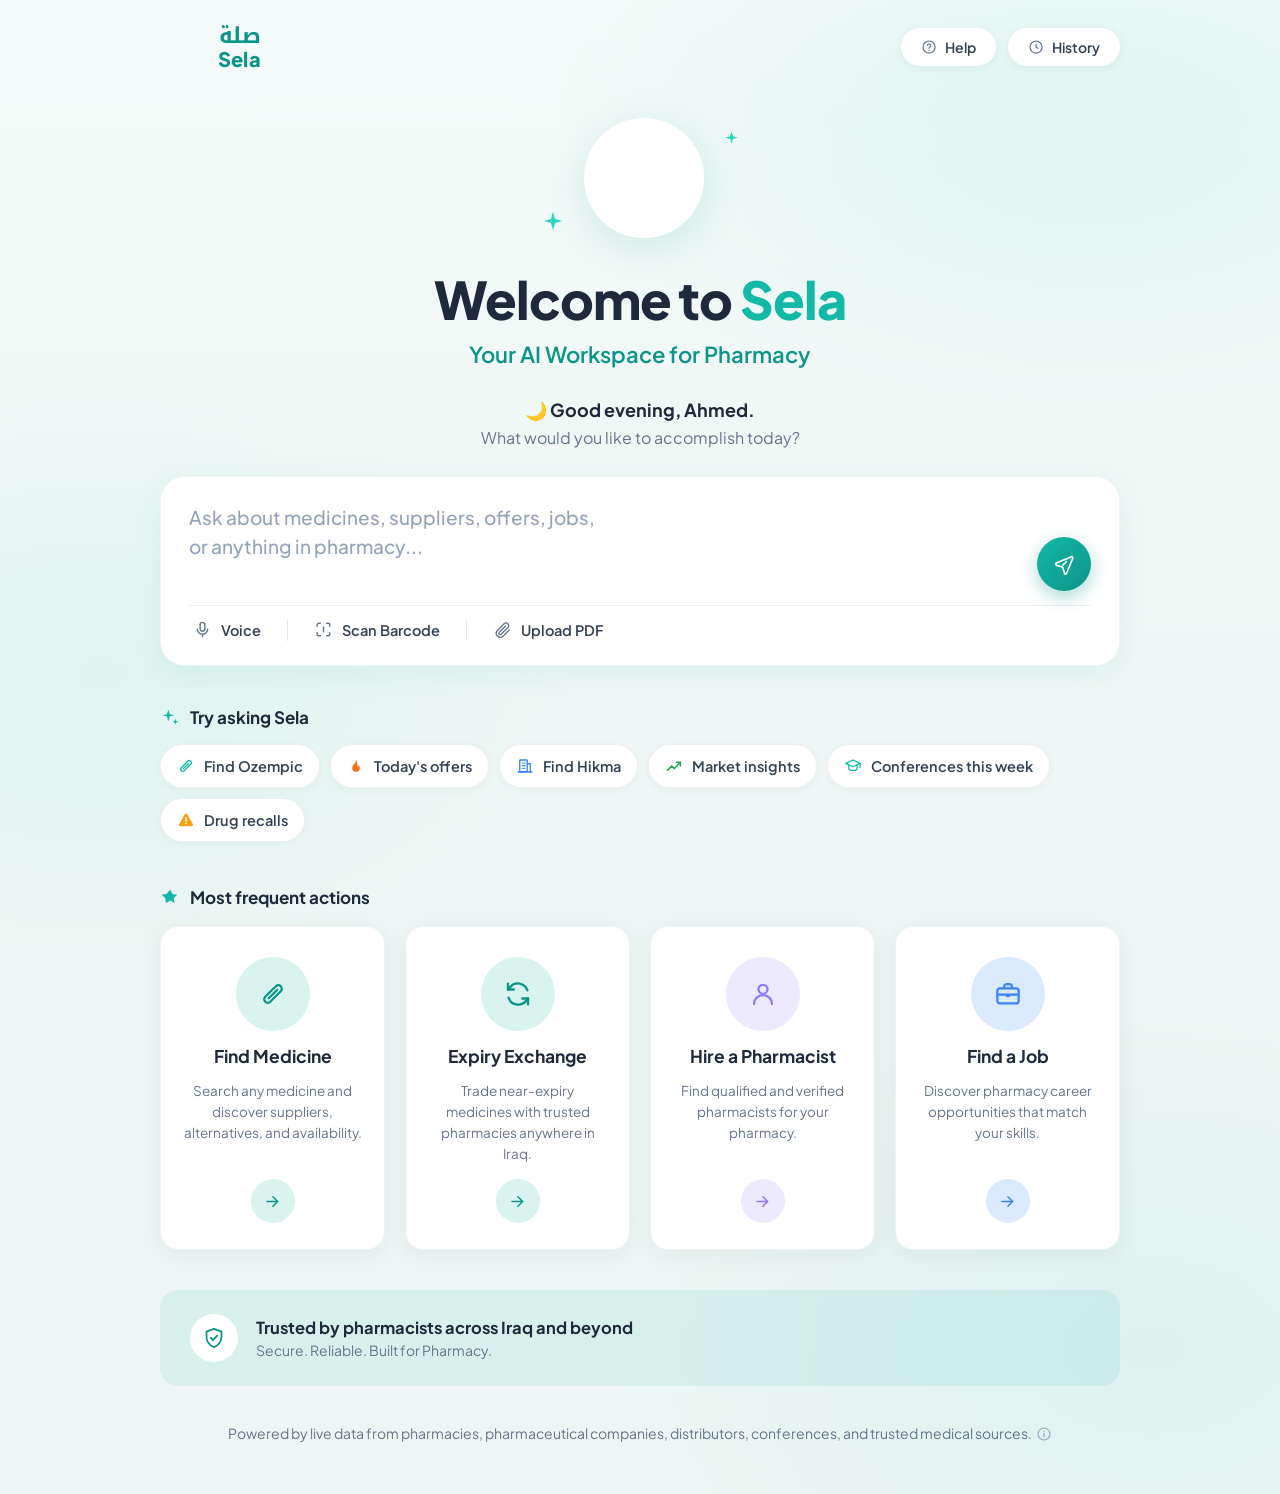
==== index.html @ 1eb87072 "Add files via upload" ====
<!DOCTYPE html>
<html lang="en">
<head>
  <meta charset="UTF-8" />
  <meta name="viewport" content="width=device-width, initial-scale=1.0" />
  <title>Sela — Your AI Workspace for Pharmacy</title>
  <meta name="description" content="Sela is your AI workspace for pharmacy. Ask about medicines, suppliers, offers, jobs, and more." />
  <link rel="preconnect" href="https://fonts.googleapis.com" />
  <link rel="preconnect" href="https://fonts.gstatic.com" crossorigin />
  <link href="https://fonts.googleapis.com/css2?family=Plus+Jakarta+Sans:wght@400;500;600;700;800&family=Noto+Kufi+Arabic:wght@600;700&display=swap" rel="stylesheet" />
  <link rel="stylesheet" href="styles.css" />
  <link rel="icon" type="image/svg+xml" href="assets/favicon.svg" />
</head>
<body>
  <div class="page">

    <!-- ===== Header ===== -->
    <header class="header">
      <a class="brand" href="#" aria-label="Sela home">
        <svg class="brand__mark" viewBox="0 0 64 64" aria-hidden="true">
          <use href="assets/logo.svg#sela-mark"></use>
        </svg>
        <span class="brand__name">
          <span class="brand__arabic" lang="ar" dir="rtl">صلة</span>
          <span class="brand__latin">Sela</span>
        </span>
      </a>

      <nav class="header__actions" aria-label="Utility">
        <button class="pill-btn" type="button">
          <svg class="icon" viewBox="0 0 24 24" aria-hidden="true">
            <circle cx="12" cy="12" r="9" fill="none" stroke="currentColor" stroke-width="1.8"/>
            <path d="M9.6 9.3a2.5 2.5 0 1 1 3.4 2.9c-.7.3-1 .8-1 1.6" fill="none" stroke="currentColor" stroke-width="1.8" stroke-linecap="round"/>
            <circle cx="12" cy="16.8" r="1.1" fill="currentColor"/>
          </svg>
          Help
        </button>
        <button class="pill-btn" type="button">
          <svg class="icon" viewBox="0 0 24 24" aria-hidden="true">
            <circle cx="12" cy="12" r="9" fill="none" stroke="currentColor" stroke-width="1.8"/>
            <path d="M12 7.5V12l3 2" fill="none" stroke="currentColor" stroke-width="1.8" stroke-linecap="round" stroke-linejoin="round"/>
          </svg>
          History
        </button>
      </nav>
    </header>

    <!-- ===== Hero ===== -->
    <main class="main">
      <section class="hero">
        <div class="hero__badge-wrap">
          <svg class="sparkle sparkle--left" viewBox="0 0 24 24" aria-hidden="true">
            <path d="M12 2l2.2 7.8L22 12l-7.8 2.2L12 22l-2.2-7.8L2 12l7.8-2.2z" fill="currentColor"/>
          </svg>
          <div class="hero__badge">
            <svg class="hero__badge-mark" viewBox="0 0 64 64" aria-hidden="true">
              <use href="assets/logo.svg#sela-mark"></use>
            </svg>
          </div>
          <svg class="sparkle sparkle--right" viewBox="0 0 24 24" aria-hidden="true">
            <path d="M12 2l2.2 7.8L22 12l-7.8 2.2L12 22l-2.2-7.8L2 12l7.8-2.2z" fill="currentColor"/>
          </svg>
        </div>

        <h1 class="hero__title">Welcome to <span class="hero__title-accent">Sela</span></h1>
        <p class="hero__subtitle">Your AI Workspace for Pharmacy</p>

        <p class="hero__greeting">
          <span id="greeting-emoji" aria-hidden="true">☀️</span>
          <strong><span id="greeting-text">Good morning</span>, Ahmed.</strong>
        </p>
        <p class="hero__question">What would you like to accomplish today?</p>
      </section>

      <!-- ===== Prompt composer ===== -->
      <section class="composer" aria-label="Ask Sela">
        <form class="composer__card" id="composer-form">
          <div class="composer__input-row">
            <label class="visually-hidden" for="prompt">Ask Sela</label>
            <textarea id="prompt" class="composer__input" rows="3"
              placeholder="Ask about medicines, suppliers, offers, jobs,&#10;or anything in pharmacy..."></textarea>
            <button class="composer__send" type="submit" aria-label="Send">
              <svg class="icon" viewBox="0 0 24 24" aria-hidden="true">
                <path d="M3.4 11.05 20.2 4.1c.9-.37 1.8.53 1.43 1.43l-6.95 16.8c-.4.97-1.8.9-2.1-.1l-1.9-6.3a1.1 1.1 0 0 0-.73-.73l-6.3-1.9c-1-.3-1.07-1.7-.1-2.1Z" fill="none" stroke="currentColor" stroke-width="1.8" stroke-linejoin="round"/>
                <path d="M10.8 13.2 14.6 9.4" stroke="currentColor" stroke-width="1.8" stroke-linecap="round"/>
              </svg>
            </button>
          </div>

          <div class="composer__attachments" id="attachments" hidden></div>

          <div class="composer__divider" role="presentation"></div>

          <div class="composer__toolbar">
            <button class="tool-btn" type="button" id="btn-voice">
              <svg class="icon" viewBox="0 0 24 24" aria-hidden="true">
                <rect x="9" y="3" width="6" height="11" rx="3" fill="none" stroke="currentColor" stroke-width="1.8"/>
                <path d="M5.5 11.5a6.5 6.5 0 0 0 13 0M12 18v3" fill="none" stroke="currentColor" stroke-width="1.8" stroke-linecap="round"/>
              </svg>
              <span id="voice-label">Voice</span>
            </button>
            <span class="composer__sep" role="presentation"></span>
            <button class="tool-btn" type="button" id="btn-scan">
              <svg class="icon" viewBox="0 0 24 24" aria-hidden="true">
                <path d="M4 8V6a2 2 0 0 1 2-2h2M16 4h2a2 2 0 0 1 2 2v2M20 16v2a2 2 0 0 1-2 2h-2M8 20H6a2 2 0 0 1-2-2v-2" fill="none" stroke="currentColor" stroke-width="1.8" stroke-linecap="round"/>
                <path d="M12 9v6" stroke="currentColor" stroke-width="1.8" stroke-linecap="round"/>
              </svg>
              Scan Barcode
            </button>
            <span class="composer__sep" role="presentation"></span>
            <button class="tool-btn" type="button" id="btn-pdf">
              <svg class="icon" viewBox="0 0 24 24" aria-hidden="true">
                <path d="m20.5 12.6-7.8 7.8a5.1 5.1 0 0 1-7.2-7.2l8.5-8.5a3.4 3.4 0 0 1 4.8 4.8l-8.5 8.5a1.7 1.7 0 0 1-2.4-2.4l7.8-7.8" fill="none" stroke="currentColor" stroke-width="1.7" stroke-linecap="round" stroke-linejoin="round"/>
              </svg>
              Upload PDF
            </button>
            <input type="file" id="pdf-input" accept="application/pdf,.pdf" multiple hidden />
          </div>
        </form>
      </section>

      <!-- ===== Suggestion chips ===== -->
      <section class="suggestions" aria-labelledby="suggestions-title">
        <h2 class="section-title" id="suggestions-title">
          <svg class="icon section-title__icon section-title__icon--teal" viewBox="0 0 24 24" aria-hidden="true">
            <path d="M10 3l1.7 5.6L17 10l-5.3 1.4L10 17l-1.7-5.6L3 10l5.3-1.4zM18.5 14l.9 2.8 2.6.9-2.6.9-.9 2.8-.9-2.8-2.6-.9 2.6-.9z" fill="currentColor"/>
          </svg>
          Try asking Sela
        </h2>

        <div class="chips">
          <button class="chip" type="button" data-prompt="Find Ozempic — availability, suppliers and pricing">
            <span class="chip__icon chip__icon--teal">
              <svg class="icon" viewBox="0 0 24 24" aria-hidden="true">
                <rect x="3.2" y="9.2" width="17.6" height="5.6" rx="2.8" transform="rotate(-45 12 12)" fill="none" stroke="currentColor" stroke-width="1.8"/>
                <path d="M8.6 15.4 15.4 8.6" stroke="currentColor" stroke-width="1.8" stroke-linecap="round"/>
              </svg>
            </span>
            Find Ozempic
          </button>

          <button class="chip" type="button" data-prompt="Show me today's offers from distributors">
            <span class="chip__icon chip__icon--orange">
              <svg class="icon" viewBox="0 0 24 24" aria-hidden="true">
                <path d="M12 2.5c.6 3-0.6 4.6-2 6.1C8.4 10.3 7 12 7 14.5A5 5 0 0 0 17 15c0-2-1-3.2-1.8-4.2-.3 1-.8 1.6-1.7 2.2.4-3.6-.4-7.6-1.5-10.5Z" fill="currentColor"/>
              </svg>
            </span>
            Today's offers
          </button>

          <button class="chip" type="button" data-prompt="Find Hikma Pharmaceuticals products and contacts">
            <span class="chip__icon chip__icon--blue">
              <svg class="icon" viewBox="0 0 24 24" aria-hidden="true">
                <rect x="5" y="4" width="10" height="16" rx="1" fill="none" stroke="currentColor" stroke-width="1.7"/>
                <path d="M15 9h4v11h-4M2.8 20h18.4" fill="none" stroke="currentColor" stroke-width="1.7" stroke-linecap="round"/>
                <path d="M8 8h1.5M10.8 8h1.5M8 11.5h1.5M10.8 11.5h1.5M8 15h1.5M10.8 15h1.5" stroke="currentColor" stroke-width="1.5" stroke-linecap="round"/>
              </svg>
            </span>
            Find Hikma
          </button>

          <button class="chip" type="button" data-prompt="Give me pharmacy market insights for this month">
            <span class="chip__icon chip__icon--green">
              <svg class="icon" viewBox="0 0 24 24" aria-hidden="true">
                <path d="M3.5 17.5 9 12l3.5 3.5L20.5 7" fill="none" stroke="currentColor" stroke-width="1.9" stroke-linecap="round" stroke-linejoin="round"/>
                <path d="M15.5 7h5v5" fill="none" stroke="currentColor" stroke-width="1.9" stroke-linecap="round" stroke-linejoin="round"/>
              </svg>
            </span>
            Market insights
          </button>

          <button class="chip" type="button" data-prompt="Which pharmacy conferences are happening this week?">
            <span class="chip__icon chip__icon--teal">
              <svg class="icon" viewBox="0 0 24 24" aria-hidden="true">
                <path d="M12 4 2.5 8.5 12 13l9.5-4.5z" fill="none" stroke="currentColor" stroke-width="1.7" stroke-linejoin="round"/>
                <path d="M6.5 10.8v4.4c0 1.2 2.5 2.6 5.5 2.6s5.5-1.4 5.5-2.6v-4.4M21.5 9v5" fill="none" stroke="currentColor" stroke-width="1.7" stroke-linecap="round"/>
              </svg>
            </span>
            Conferences this week
          </button>

          <button class="chip" type="button" data-prompt="Any recent drug recalls I should know about?">
            <span class="chip__icon chip__icon--amber">
              <svg class="icon" viewBox="0 0 24 24" aria-hidden="true">
                <path d="M10.4 4.4 2.9 17.4A1.9 1.9 0 0 0 4.5 20.2h15a1.9 1.9 0 0 0 1.6-2.8l-7.5-13a1.9 1.9 0 0 0-3.2 0Z" fill="currentColor" opacity=".95"/>
                <path d="M12 9.2v4.4" stroke="#fff" stroke-width="1.9" stroke-linecap="round"/>
                <circle cx="12" cy="16.7" r="1.1" fill="#fff"/>
              </svg>
            </span>
            Drug recalls
          </button>
        </div>
      </section>

      <!-- ===== Frequent actions ===== -->
      <section class="actions" aria-labelledby="actions-title">
        <h2 class="section-title" id="actions-title">
          <svg class="icon section-title__icon section-title__icon--teal" viewBox="0 0 24 24" aria-hidden="true">
            <path d="M12 2.8l2.8 5.7 6.3.9-4.6 4.4 1.1 6.3L12 17.1l-5.6 3-1.1-6.3L.7 9.4l6.3-.9z" fill="currentColor" transform="translate(1.3 0.6) scale(.92)"/>
          </svg>
          Most frequent actions
        </h2>

        <div class="cards">
          <a class="card" href="#find-medicine">
            <span class="card__icon card__icon--teal">
              <svg class="icon" viewBox="0 0 24 24" aria-hidden="true">
                <rect x="3.2" y="9.2" width="17.6" height="5.6" rx="2.8" transform="rotate(-45 12 12)" fill="none" stroke="currentColor" stroke-width="1.8"/>
                <path d="M8.6 15.4 15.4 8.6" stroke="currentColor" stroke-width="1.8" stroke-linecap="round"/>
              </svg>
            </span>
            <h3 class="card__title">Find Medicine</h3>
            <p class="card__desc">Search any medicine and discover suppliers, alternatives, and availability.</p>
            <span class="card__cta card__cta--teal" aria-hidden="true">
              <svg class="icon" viewBox="0 0 24 24"><path d="M5 12h13m-5.5-6 6 6-6 6" fill="none" stroke="currentColor" stroke-width="1.9" stroke-linecap="round" stroke-linejoin="round"/></svg>
            </span>
          </a>

          <a class="card" href="#expiry-exchange">
            <span class="card__icon card__icon--teal">
              <svg class="icon" viewBox="0 0 24 24" aria-hidden="true">
                <path d="M19.5 9A8 8 0 0 0 5.6 6.6L4 8.4M4.5 15a8 8 0 0 0 13.9 2.4l1.6-1.8" fill="none" stroke="currentColor" stroke-width="1.9" stroke-linecap="round" stroke-linejoin="round"/>
                <path d="M4 3.8v4.6h4.6M20 20.2v-4.6h-4.6" fill="none" stroke="currentColor" stroke-width="1.9" stroke-linecap="round" stroke-linejoin="round"/>
              </svg>
            </span>
            <h3 class="card__title">Expiry Exchange</h3>
            <p class="card__desc">Trade near-expiry medicines with trusted pharmacies anywhere in Iraq.</p>
            <span class="card__cta card__cta--teal" aria-hidden="true">
              <svg class="icon" viewBox="0 0 24 24"><path d="M5 12h13m-5.5-6 6 6-6 6" fill="none" stroke="currentColor" stroke-width="1.9" stroke-linecap="round" stroke-linejoin="round"/></svg>
            </span>
          </a>

          <a class="card" href="#hire-a-pharmacist">
            <span class="card__icon card__icon--purple">
              <svg class="icon" viewBox="0 0 24 24" aria-hidden="true">
                <circle cx="12" cy="8.2" r="3.6" fill="none" stroke="currentColor" stroke-width="1.8"/>
                <path d="M4.8 20a7.2 7.2 0 0 1 14.4 0" fill="none" stroke="currentColor" stroke-width="1.8" stroke-linecap="round"/>
              </svg>
            </span>
            <h3 class="card__title">Hire a Pharmacist</h3>
            <p class="card__desc">Find qualified and verified pharmacists for your pharmacy.</p>
            <span class="card__cta card__cta--purple" aria-hidden="true">
              <svg class="icon" viewBox="0 0 24 24"><path d="M5 12h13m-5.5-6 6 6-6 6" fill="none" stroke="currentColor" stroke-width="1.9" stroke-linecap="round" stroke-linejoin="round"/></svg>
            </span>
          </a>

          <a class="card" href="#find-a-job">
            <span class="card__icon card__icon--blue">
              <svg class="icon" viewBox="0 0 24 24" aria-hidden="true">
                <rect x="3.5" y="7.5" width="17" height="12" rx="2" fill="none" stroke="currentColor" stroke-width="1.8"/>
                <path d="M9 7.5V6a2 2 0 0 1 2-2h2a2 2 0 0 1 2 2v1.5M3.5 12.5h17" fill="none" stroke="currentColor" stroke-width="1.8"/>
                <path d="M10.6 12.5h2.8v2h-2.8z" fill="currentColor"/>
              </svg>
            </span>
            <h3 class="card__title">Find a Job</h3>
            <p class="card__desc">Discover pharmacy career opportunities that match your skills.</p>
            <span class="card__cta card__cta--blue" aria-hidden="true">
              <svg class="icon" viewBox="0 0 24 24"><path d="M5 12h13m-5.5-6 6 6-6 6" fill="none" stroke="currentColor" stroke-width="1.9" stroke-linecap="round" stroke-linejoin="round"/></svg>
            </span>
          </a>
        </div>
      </section>

      <!-- ===== Trust banner ===== -->
      <section class="trust">
        <span class="trust__icon" aria-hidden="true">
          <svg class="icon" viewBox="0 0 24 24">
            <path d="M12 2.8 4.5 5.6v5.2c0 4.8 3.2 8.6 7.5 10.4 4.3-1.8 7.5-5.6 7.5-10.4V5.6Z" fill="none" stroke="currentColor" stroke-width="1.8" stroke-linejoin="round"/>
            <path d="m8.8 11.8 2.3 2.3 4.1-4.4" fill="none" stroke="currentColor" stroke-width="1.9" stroke-linecap="round" stroke-linejoin="round"/>
          </svg>
        </span>
        <div class="trust__text">
          <p class="trust__title">Trusted by pharmacists across Iraq and beyond</p>
          <p class="trust__sub">Secure. Reliable. Built for Pharmacy.</p>
        </div>
      </section>

      <!-- ===== Footer ===== -->
      <footer class="footer">
        <p>
          Powered by live data from pharmacies, pharmaceutical companies,
          distributors, conferences, and trusted medical sources.
          <svg class="icon footer__info" viewBox="0 0 24 24" aria-hidden="true">
            <circle cx="12" cy="12" r="9" fill="none" stroke="currentColor" stroke-width="1.6"/>
            <path d="M12 11v5.2" stroke="currentColor" stroke-width="1.8" stroke-linecap="round"/>
            <circle cx="12" cy="7.8" r="1.1" fill="currentColor"/>
          </svg>
        </p>
      </footer>
    </main>
  </div>

  <!-- ===== Barcode scanner modal ===== -->
  <div class="scanner" id="scanner" hidden role="dialog" aria-modal="true" aria-labelledby="scanner-title">
    <div class="scanner__panel">
      <h2 class="scanner__title" id="scanner-title">Scan a barcode</h2>
      <div class="scanner__viewport">
        <video class="scanner__video" id="scanner-video" playsinline muted></video>
        <div class="scanner__frame" aria-hidden="true"></div>
      </div>
      <p class="scanner__status" id="scanner-status">Starting camera…</p>
      <button class="pill-btn scanner__cancel" type="button" id="scanner-cancel">Cancel</button>
    </div>
  </div>

  <script src="script.js"></script>
</body>
</html>
---- styles.css ----
/* ============================================================
   Sela — Your AI Workspace for Pharmacy
   ============================================================ */

:root {
  --teal-700: #0f766e;
  --teal-600: #0d9488;
  --teal-500: #14b8a6;
  --teal-400: #2dd4bf;
  --teal-50:  #f0fdfa;

  --ink-900: #1e2a3b;
  --ink-700: #334155;
  --ink-500: #64748b;
  --ink-400: #94a3b8;

  --purple-500: #8b7cf6;
  --purple-100: #ede9fe;
  --blue-500: #3b82f6;
  --blue-100: #dbeafe;
  --orange-500: #f97316;
  --amber-500: #f59e0b;
  --green-600: #16a34a;

  --card-bg: #ffffff;
  --page-bg: #eef7f5;
  --border: rgba(15, 118, 110, 0.08);
  --shadow-soft: 0 8px 30px rgba(13, 148, 136, 0.08);
  --shadow-card: 0 4px 24px rgba(30, 42, 59, 0.06);

  --radius-lg: 24px;
  --radius-md: 18px;

  --font-sans: "Plus Jakarta Sans", "Segoe UI", system-ui, -apple-system, sans-serif;
  --font-arabic: "Noto Kufi Arabic", var(--font-sans);
}

* { box-sizing: border-box; margin: 0; padding: 0; }

html { scroll-behavior: smooth; }

body {
  font-family: var(--font-sans);
  color: var(--ink-900);
  background:
    radial-gradient(900px 500px at 85% 8%, rgba(45, 212, 191, 0.10), transparent 60%),
    radial-gradient(800px 500px at 8% 45%, rgba(45, 212, 191, 0.08), transparent 60%),
    radial-gradient(900px 600px at 90% 90%, rgba(20, 184, 166, 0.07), transparent 60%),
    linear-gradient(180deg, #f4faf9 0%, var(--page-bg) 45%, #edf6f4 100%);
  min-height: 100vh;
  -webkit-font-smoothing: antialiased;
}

.page {
  max-width: 1024px;
  margin: 0 auto;
  padding: 24px 32px 40px;
}

.icon { width: 1.15em; height: 1.15em; flex: none; display: block; }

.visually-hidden {
  position: absolute; width: 1px; height: 1px;
  margin: -1px; overflow: hidden; clip: rect(0 0 0 0); white-space: nowrap;
}

/* ===== Header ===== */
.header {
  display: flex;
  align-items: center;
  justify-content: space-between;
  gap: 16px;
}

.brand {
  display: flex;
  align-items: center;
  gap: 12px;
  text-decoration: none;
  color: inherit;
}

.brand__mark { width: 46px; height: 46px; }

.brand__name { display: flex; flex-direction: column; line-height: 1.05; }

.brand__arabic {
  font-family: var(--font-arabic);
  font-weight: 700;
  font-size: 22px;
  color: var(--teal-600);
}

.brand__latin {
  font-weight: 800;
  font-size: 20px;
  color: var(--teal-600);
  letter-spacing: 0.01em;
}

.header__actions { display: flex; gap: 12px; }

.pill-btn {
  display: inline-flex;
  align-items: center;
  gap: 8px;
  padding: 10px 20px;
  border: none;
  border-radius: 999px;
  background: #ffffff;
  color: var(--ink-700);
  font: 600 14px var(--font-sans);
  cursor: pointer;
  box-shadow: 0 2px 10px rgba(30, 42, 59, 0.06);
  transition: box-shadow 0.2s, transform 0.15s;
}

.pill-btn:hover { box-shadow: 0 4px 16px rgba(30, 42, 59, 0.10); transform: translateY(-1px); }
.pill-btn .icon { color: var(--ink-500); }

/* ===== Hero ===== */
.hero { text-align: center; margin-top: 48px; }

.hero__badge-wrap {
  display: inline-flex;
  align-items: center;
  gap: 20px;
  position: relative;
}

.hero__badge {
  width: 120px;
  height: 120px;
  border-radius: 50%;
  background: #ffffff;
  display: grid;
  place-items: center;
  box-shadow: 0 10px 40px rgba(13, 148, 136, 0.14);
}

.hero__badge-mark { width: 68px; height: 68px; }

.sparkle { color: var(--teal-400); }
.sparkle--left { width: 22px; height: 22px; align-self: flex-end; margin-bottom: 6px; }
.sparkle--right { width: 15px; height: 15px; align-self: flex-start; margin-top: 12px; }

.hero__title {
  margin-top: 28px;
  font-size: clamp(34px, 5.4vw, 52px);
  font-weight: 800;
  letter-spacing: -0.02em;
  color: var(--ink-900);
}

.hero__title-accent { color: var(--teal-500); }

.hero__subtitle {
  margin-top: 8px;
  font-size: clamp(17px, 2.4vw, 22px);
  font-weight: 600;
  color: var(--teal-600);
}

.hero__greeting {
  margin-top: 30px;
  font-size: 18px;
  color: var(--ink-900);
}

.hero__greeting strong { font-weight: 700; }

.hero__question {
  margin-top: 6px;
  font-size: 16px;
  color: var(--ink-500);
}

/* ===== Composer ===== */
.composer { margin-top: 28px; }

.composer__card {
  background: var(--card-bg);
  border-radius: var(--radius-lg);
  box-shadow: var(--shadow-soft);
  border: 1px solid var(--border);
  padding: 26px 28px 16px;
}

.composer__input-row {
  display: flex;
  align-items: flex-start;
  gap: 16px;
}

.composer__input {
  flex: 1;
  border: none;
  outline: none;
  resize: none;
  font: 500 19px/1.55 var(--font-sans);
  color: var(--ink-900);
  background: transparent;
  min-height: 88px;
}

.composer__input::placeholder { color: var(--ink-400); }

.composer__send {
  width: 54px;
  height: 54px;
  border: none;
  border-radius: 50%;
  background: linear-gradient(135deg, var(--teal-500), var(--teal-600));
  color: #ffffff;
  display: grid;
  place-items: center;
  cursor: pointer;
  align-self: flex-end;
  box-shadow: 0 6px 18px rgba(13, 148, 136, 0.35);
  transition: transform 0.15s, box-shadow 0.2s;
}

.composer__send .icon { width: 22px; height: 22px; }
.composer__send:hover { transform: translateY(-2px); box-shadow: 0 8px 24px rgba(13, 148, 136, 0.45); }

.composer__divider {
  height: 1px;
  background: rgba(30, 42, 59, 0.08);
  margin: 14px 0 4px;
}

.composer__toolbar {
  display: flex;
  align-items: center;
  gap: 22px;
}

.composer__sep { width: 1px; height: 22px; background: rgba(30, 42, 59, 0.10); }

.tool-btn {
  display: inline-flex;
  align-items: center;
  gap: 9px;
  padding: 10px 4px;
  border: none;
  background: none;
  font: 600 14.5px var(--font-sans);
  color: var(--ink-700);
  cursor: pointer;
  border-radius: 10px;
  transition: color 0.15s;
}

.tool-btn .icon { color: var(--ink-500); width: 19px; height: 19px; }
.tool-btn:hover, .tool-btn:hover .icon { color: var(--teal-600); }

.tool-btn--recording, .tool-btn--recording .icon { color: #dc2626; }

.tool-btn--recording .icon {
  animation: pulse 1.2s ease-in-out infinite;
}

@keyframes pulse {
  0%, 100% { opacity: 1; }
  50% { opacity: 0.35; }
}

@media (prefers-reduced-motion: reduce) {
  .tool-btn--recording .icon { animation: none; }
}

/* ===== Attachments ===== */
.composer__attachments[hidden] { display: none; }

.composer__attachments {
  display: flex;
  flex-wrap: wrap;
  gap: 8px;
  padding: 10px 0 4px;
}

.attachment {
  display: inline-flex;
  align-items: center;
  gap: 8px;
  padding: 7px 12px;
  border-radius: 999px;
  background: var(--teal-50);
  border: 1px solid rgba(13, 148, 136, 0.25);
  font: 600 13px var(--font-sans);
  color: var(--teal-700);
  max-width: 100%;
}

.attachment__name {
  overflow: hidden;
  text-overflow: ellipsis;
  white-space: nowrap;
  max-width: 220px;
}

.attachment__size { color: var(--ink-500); font-weight: 500; }

.attachment__remove {
  border: none;
  background: none;
  color: var(--ink-500);
  font-size: 12px;
  line-height: 1;
  cursor: pointer;
  padding: 3px;
  border-radius: 50%;
}

.attachment__remove:hover { color: #dc2626; }

/* ===== Barcode scanner modal ===== */
.scanner {
  position: fixed;
  inset: 0;
  z-index: 50;
  display: grid;
  place-items: center;
  padding: 20px;
  background: rgba(15, 33, 30, 0.55);
  backdrop-filter: blur(3px);
}

.scanner[hidden] { display: none; }

.scanner__panel {
  width: min(440px, 100%);
  background: #ffffff;
  border-radius: var(--radius-lg);
  padding: 24px;
  text-align: center;
  box-shadow: 0 24px 70px rgba(0, 0, 0, 0.3);
}

.scanner__title { font-size: 19px; font-weight: 700; color: var(--ink-900); }

.scanner__viewport {
  position: relative;
  margin-top: 16px;
  border-radius: var(--radius-md);
  overflow: hidden;
  background: #0f172a;
  aspect-ratio: 4 / 3;
}

.scanner__video {
  width: 100%;
  height: 100%;
  object-fit: cover;
}

.scanner__frame {
  position: absolute;
  inset: 14% 10%;
  border: 2.5px solid rgba(45, 212, 191, 0.9);
  border-radius: 14px;
  pointer-events: none;
}

.scanner__status {
  margin-top: 14px;
  font-size: 14px;
  color: var(--ink-500);
  min-height: 1.5em;
}

.scanner__cancel { margin-top: 14px; }

/* ===== Section titles ===== */
.section-title {
  display: flex;
  align-items: center;
  gap: 10px;
  font-size: 17px;
  font-weight: 700;
  color: var(--ink-900);
}

.section-title__icon { width: 20px; height: 20px; }
.section-title__icon--teal { color: var(--teal-500); }

/* ===== Suggestion chips ===== */
.suggestions { margin-top: 40px; }

.chips {
  margin-top: 16px;
  display: flex;
  flex-wrap: wrap;
  gap: 10px;
}

.chip {
  display: inline-flex;
  align-items: center;
  gap: 9px;
  padding: 12px 16px;
  border: 1px solid rgba(30, 42, 59, 0.07);
  border-radius: 999px;
  background: #ffffff;
  font: 600 14.5px var(--font-sans);
  color: var(--ink-700);
  cursor: pointer;
  box-shadow: 0 2px 8px rgba(30, 42, 59, 0.04);
  transition: box-shadow 0.2s, transform 0.15s, border-color 0.2s;
}

.chip:hover {
  transform: translateY(-1px);
  border-color: rgba(13, 148, 136, 0.35);
  box-shadow: 0 4px 14px rgba(13, 148, 136, 0.12);
}

.chip__icon { display: grid; place-items: center; }
.chip__icon .icon { width: 18px; height: 18px; }
.chip__icon--teal   { color: var(--teal-500); }
.chip__icon--orange { color: var(--orange-500); }
.chip__icon--blue   { color: var(--blue-500); }
.chip__icon--green  { color: var(--green-600); }
.chip__icon--amber  { color: var(--amber-500); }

/* ===== Action cards ===== */
.actions { margin-top: 44px; }

.cards {
  margin-top: 18px;
  display: grid;
  grid-template-columns: repeat(4, 1fr);
  gap: 20px;
}

.card {
  display: flex;
  flex-direction: column;
  align-items: center;
  text-align: center;
  gap: 14px;
  padding: 30px 22px 26px;
  background: var(--card-bg);
  border: 1px solid var(--border);
  border-radius: var(--radius-md);
  box-shadow: var(--shadow-card);
  text-decoration: none;
  color: inherit;
  transition: transform 0.18s, box-shadow 0.2s;
}

.card:hover {
  transform: translateY(-4px);
  box-shadow: 0 12px 32px rgba(30, 42, 59, 0.10);
}

.card__icon {
  width: 74px;
  height: 74px;
  border-radius: 50%;
  display: grid;
  place-items: center;
}

.card__icon .icon { width: 30px; height: 30px; }
.card__icon--teal   { background: #d9f4ef; color: var(--teal-600); }
.card__icon--purple { background: var(--purple-100); color: var(--purple-500); }
.card__icon--blue   { background: var(--blue-100); color: var(--blue-500); }

.card__title { font-size: 17.5px; font-weight: 700; color: var(--ink-900); }

.card__desc {
  font-size: 13.5px;
  line-height: 1.55;
  color: var(--ink-500);
  flex: 1;
}

.card__cta {
  width: 44px;
  height: 44px;
  border-radius: 50%;
  display: grid;
  place-items: center;
  transition: transform 0.18s;
}

.card__cta .icon { width: 19px; height: 19px; }
.card__cta--teal   { background: #d9f4ef; color: var(--teal-600); }
.card__cta--purple { background: var(--purple-100); color: var(--purple-500); }
.card__cta--blue   { background: var(--blue-100); color: var(--blue-500); }

.card:hover .card__cta { transform: translateX(4px); }

/* ===== Trust banner ===== */
.trust {
  margin-top: 40px;
  display: flex;
  align-items: center;
  gap: 18px;
  padding: 24px 30px;
  border-radius: var(--radius-md);
  background: rgba(20, 184, 166, 0.10);
}

.trust__icon {
  width: 48px;
  height: 48px;
  border-radius: 50%;
  background: #ffffff;
  color: var(--teal-600);
  display: grid;
  place-items: center;
  flex: none;
}

.trust__icon .icon { width: 24px; height: 24px; }

.trust__title { font-size: 16.5px; font-weight: 700; color: var(--ink-900); }
.trust__sub { margin-top: 3px; font-size: 14px; color: var(--ink-500); }

/* ===== Footer ===== */
.footer {
  margin-top: 36px;
  text-align: center;
  font-size: 14px;
  color: var(--ink-500);
  line-height: 1.7;
  padding-bottom: 8px;
}

.footer__info {
  display: inline-block;
  vertical-align: -3px;
  width: 16px;
  height: 16px;
  margin-left: 2px;
  color: var(--ink-400);
}

/* ===== Responsive ===== */
@media (max-width: 900px) {
  .cards { grid-template-columns: repeat(2, 1fr); }
}

@media (max-width: 620px) {
  .page { padding: 18px 18px 32px; }
  .hero { margin-top: 28px; }
  .hero__badge { width: 96px; height: 96px; }
  .hero__badge-mark { width: 54px; height: 54px; }
  .composer__card { padding: 20px 18px 12px; }
  .composer__input { font-size: 16.5px; min-height: 76px; }
  .composer__toolbar { gap: 12px; flex-wrap: wrap; }
  .cards { grid-template-columns: 1fr; }
  .header__actions .pill-btn { padding: 9px 16px; }
}
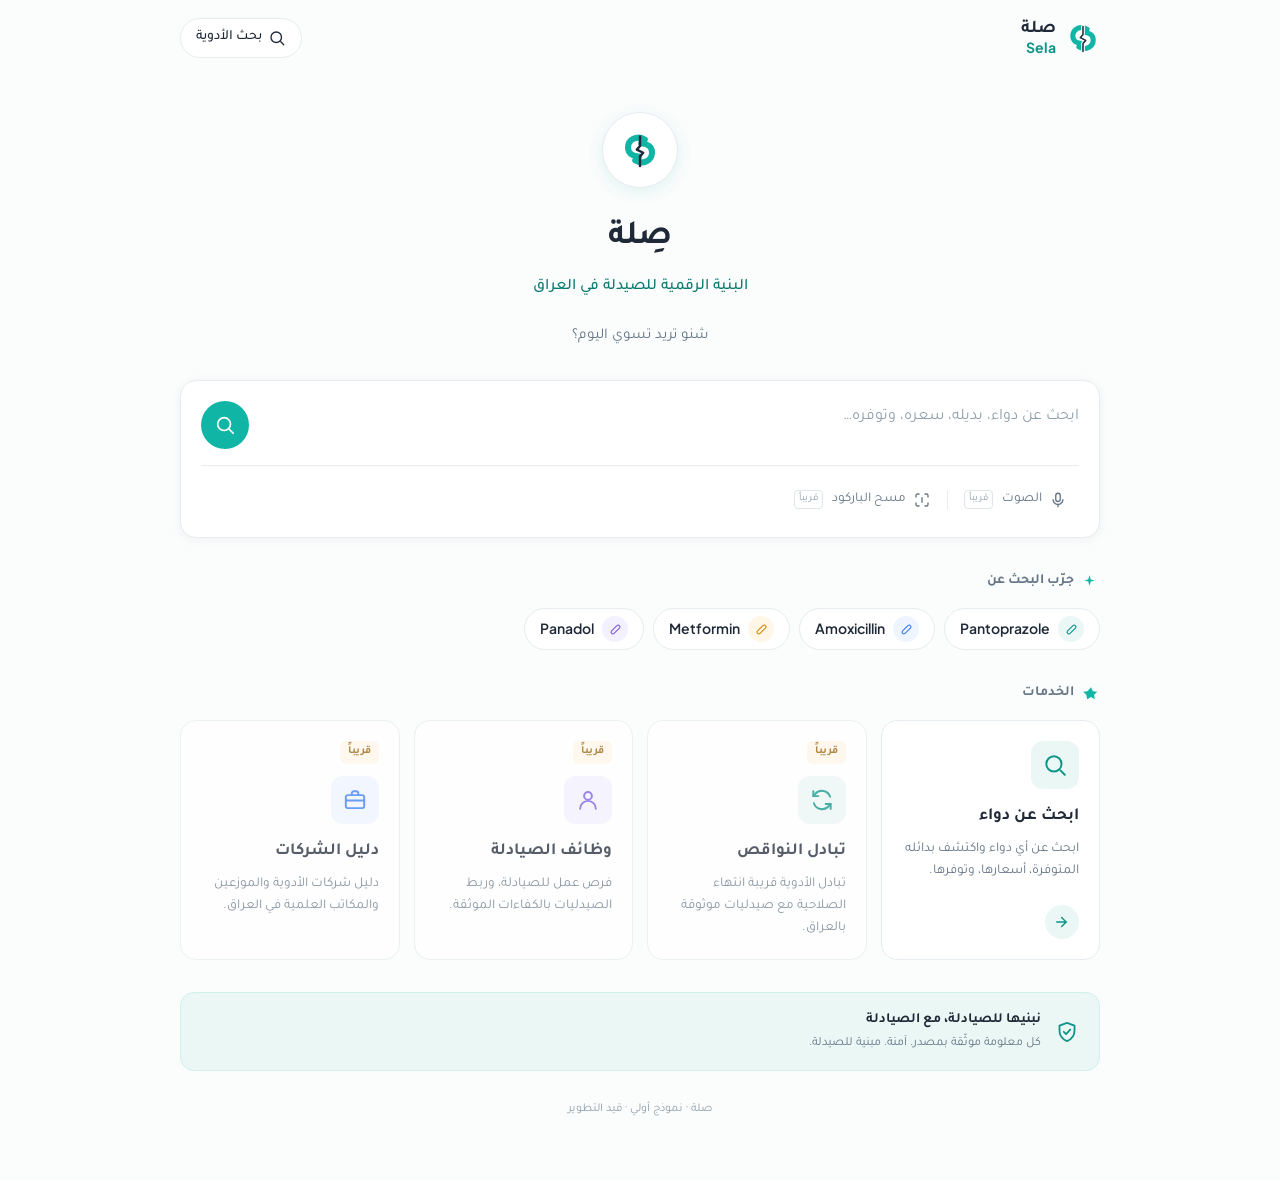
==== commit 42345df5: "Add files via upload" ====
--- a/index.html
+++ b/index.html
@@ -1,308 +1,240 @@
 <!DOCTYPE html>
-<html lang="en">
+<html lang="ar" dir="rtl">
 <head>
   <meta charset="UTF-8" />
   <meta name="viewport" content="width=device-width, initial-scale=1.0" />
-  <title>Sela — Your AI Workspace for Pharmacy</title>
-  <meta name="description" content="Sela is your AI workspace for pharmacy. Ask about medicines, suppliers, offers, jobs, and more." />
+  <title>صلة — البنية الرقمية للصيدلة في العراق</title>
+  <meta name="description" content="صلة تربط الصيادلة والصيدليات وشركات الأدوية في العراق. ابحث عن دواء، بدائله، أسعاره، وتوفره." />
   <link rel="preconnect" href="https://fonts.googleapis.com" />
   <link rel="preconnect" href="https://fonts.gstatic.com" crossorigin />
-  <link href="https://fonts.googleapis.com/css2?family=Plus+Jakarta+Sans:wght@400;500;600;700;800&family=Noto+Kufi+Arabic:wght@600;700&display=swap" rel="stylesheet" />
-  <link rel="stylesheet" href="styles.css" />
-  <link rel="icon" type="image/svg+xml" href="assets/favicon.svg" />
+  <link href="https://fonts.googleapis.com/css2?family=Tajawal:wght@400;500;700&family=Plus+Jakarta+Sans:wght@500;600;700&display=swap" rel="stylesheet" />
+  <style>
+    :root{
+      --teal-50:#EBF7F5;--teal-100:#D1F0EB;--teal-500:#10B5A6;--teal-600:#0D9488;--teal-700:#0B7A70;
+      --ink-50:#F7F9FA;--ink-100:#EEF2F4;--ink-200:#DFE5E9;--ink-300:#C3CDD4;--ink-400:#8FA0AC;--ink-500:#657687;--ink-800:#1F2937;
+      --blue-50:#EFF5FF;--blue-500:#3B7DF6;--blue-700:#1D4FB8;
+      --violet-50:#F4F1FE;--violet-500:#7C5CE0;--violet-700:#5237A8;
+      --amber-50:#FFF6E8;--amber-500:#D98A0B;--amber-700:#96600A;
+      --page:#FBFCFC;--surface:#FFFFFF;--hairline:#E6ECEF;
+      --ar:'Tajawal',system-ui,sans-serif;--la:'Plus Jakarta Sans',system-ui,sans-serif;
+    }
+    *{box-sizing:border-box;margin:0;padding:0;-webkit-tap-highlight-color:transparent}
+    body{background:var(--page);color:var(--ink-800);font-family:var(--ar);line-height:1.7;-webkit-font-smoothing:antialiased}
+    .en{font-family:var(--la);direction:ltr;unicode-bidi:isolate;font-weight:600}
+    .page{max-width:960px;margin:0 auto;padding:0 20px 60px}
+    a{text-decoration:none;color:inherit}
+    .icon{width:22px;height:22px;display:block}
+
+    header{display:flex;align-items:center;justify-content:space-between;padding:18px 0}
+    .brand{display:flex;align-items:center;gap:10px}
+    .brand__name{display:flex;flex-direction:column;line-height:1.1}
+    .brand__arabic{font-size:18px;font-weight:700}
+    .brand__latin{font-family:var(--la);font-weight:700;font-size:14px;color:var(--teal-600)}
+    .header__actions{display:flex;gap:8px}
+    .pill-btn{display:inline-flex;align-items:center;gap:6px;height:40px;padding:0 15px;border:1px solid var(--hairline);background:var(--surface);border-radius:999px;font-family:var(--ar);font-size:14px;font-weight:500;color:var(--ink-600);cursor:pointer}
+    .pill-btn:hover{border-color:var(--teal-300);background:var(--teal-50)}
+    .pill-btn .icon{width:18px;height:18px}
+
+    .hero{text-align:center;padding:36px 0 8px}
+    .hero__badge{width:76px;height:76px;border-radius:50%;background:var(--surface);border:1px solid var(--hairline);display:flex;align-items:center;justify-content:center;margin:0 auto 22px;box-shadow:0 4px 16px rgba(16,181,166,.12)}
+    .hero__badge .icon{width:40px;height:40px}
+    .hero__title{font-size:34px;font-weight:700;letter-spacing:-.01em}
+    .hero__title-accent{color:var(--teal-500)}
+    .hero__subtitle{font-size:16px;color:var(--teal-700);font-weight:500;margin-top:6px}
+    .hero__question{color:var(--ink-500);margin-top:22px;font-size:15px}
+
+    .composer{margin:24px 0 8px}
+    .composer__card{background:var(--surface);border:1px solid var(--hairline);border-radius:16px;padding:20px;box-shadow:0 2px 12px rgba(31,41,55,.05);cursor:text;transition:border-color .15s,box-shadow .15s}
+    .composer__card:hover{border-color:var(--teal-300)}
+    .composer__row{display:flex;align-items:flex-start;gap:12px}
+    .composer__fake-input{flex:1;color:var(--ink-400);font-size:16px;padding-top:4px;line-height:1.6}
+    .composer__send{width:48px;height:48px;flex-shrink:0;border:0;border-radius:50%;background:var(--teal-500);color:#fff;display:flex;align-items:center;justify-content:center;cursor:pointer}
+    .composer__send:hover{background:var(--teal-600)}
+    .composer__send .icon{width:22px;height:22px}
+    .composer__divider{height:1px;background:var(--hairline);margin:16px 0}
+    .composer__toolbar{display:flex;align-items:center;gap:4px;flex-wrap:wrap}
+    .tool-btn{display:inline-flex;align-items:center;gap:7px;padding:6px 12px;border:0;background:transparent;border-radius:8px;font-family:var(--ar);font-size:13.5px;color:var(--ink-500);cursor:pointer}
+    .tool-btn:hover{background:var(--ink-50)}
+    .tool-btn .icon{width:18px;height:18px}
+    .tool-btn[disabled]{opacity:.5;cursor:default}
+    .soon{font-size:10px;color:var(--ink-400);border:1px solid var(--ink-200);border-radius:4px;padding:0 4px;margin-inline-start:2px}
+    .composer__sep{width:1px;height:18px;background:var(--hairline)}
+
+    .section-title{display:flex;align-items:center;gap:8px;font-size:14px;font-weight:700;color:var(--ink-500);margin:32px 0 14px}
+    .section-title .icon{width:18px;height:18px;color:var(--teal-500)}
+
+    .chips{display:flex;gap:9px;flex-wrap:wrap}
+    .chip{display:inline-flex;align-items:center;gap:8px;height:42px;padding:0 15px;border:1px solid var(--hairline);background:var(--surface);border-radius:999px;font-family:var(--ar);font-size:14px;font-weight:500;color:var(--ink-700);cursor:pointer}
+    .chip:hover{border-color:var(--teal-300);background:var(--teal-50)}
+    .chip__ic{width:26px;height:26px;border-radius:50%;display:flex;align-items:center;justify-content:center;flex-shrink:0}
+    .chip__ic .icon{width:15px;height:15px}
+    .ic-teal{background:var(--teal-50);color:var(--teal-600)}
+    .ic-blue{background:var(--blue-50);color:var(--blue-500)}
+    .ic-amber{background:var(--amber-50);color:var(--amber-500)}
+    .ic-violet{background:var(--violet-50);color:var(--violet-500)}
+
+    .cards{display:grid;grid-template-columns:repeat(auto-fit,minmax(210px,1fr));gap:14px}
+    .card{background:var(--surface);border:1px solid var(--hairline);border-radius:16px;padding:20px;display:flex;flex-direction:column;transition:transform .15s,box-shadow .15s,border-color .15s}
+    .card:hover{transform:translateY(-2px);box-shadow:0 8px 24px rgba(31,41,55,.09);border-color:var(--teal-300)}
+    .card__icon{width:48px;height:48px;border-radius:12px;display:flex;align-items:center;justify-content:center;margin-bottom:14px}
+    .card__icon .icon{width:26px;height:26px}
+    .ci-teal{background:var(--teal-50);color:var(--teal-600)}
+    .ci-blue{background:var(--blue-50);color:var(--blue-500)}
+    .ci-violet{background:var(--violet-50);color:var(--violet-500)}
+    .card__title{font-size:17px;font-weight:700;margin-bottom:6px}
+    .card__desc{font-size:13.5px;color:var(--ink-500);flex:1;line-height:1.65}
+    .card__cta{width:34px;height:34px;border-radius:50%;background:var(--teal-50);color:var(--teal-600);display:flex;align-items:center;justify-content:center;margin-top:16px}
+    .card__cta .icon{width:18px;height:18px}
+    .card--soon{opacity:.75}
+    .card__badge{font-size:11px;font-weight:700;color:var(--amber-700);background:var(--amber-50);border-radius:6px;padding:2px 8px;align-self:flex-start;margin-bottom:12px}
+
+    .trust{display:flex;align-items:center;gap:14px;background:var(--teal-50);border:1px solid var(--teal-100);border-radius:14px;padding:16px 20px;margin-top:32px}
+    .trust .icon{width:24px;height:24px;color:var(--teal-600)}
+    .trust__title{font-size:14px;font-weight:700}
+    .trust__sub{font-size:12.5px;color:var(--ink-500)}
+
+    footer{text-align:center;padding:28px 0 0;font-size:12px;color:var(--ink-400)}
+
+    @media(max-width:560px){
+      .hero__title{font-size:28px}
+      .header__actions .pill-btn span{display:none}
+      .pill-btn{padding:0 12px}
+    }
+  </style>
 </head>
 <body>
   <div class="page">
 
-    <!-- ===== Header ===== -->
-    <header class="header">
-      <a class="brand" href="#" aria-label="Sela home">
-        <svg class="brand__mark" viewBox="0 0 64 64" aria-hidden="true">
-          <use href="assets/logo.svg#sela-mark"></use>
+    <header>
+      <a class="brand" href="./" aria-label="صلة">
+        <svg width="34" height="34" viewBox="0 0 100 100" aria-hidden="true">
+          <path d="M62 24C42 12 20 24 20 44c0 15 13 22 27 22" stroke="#10B5A6" stroke-width="15" stroke-linecap="round" fill="none"/>
+          <path d="M38 76c20 12 42 0 42-20 0-15-13-22-27-22" stroke="#10B5A6" stroke-width="15" stroke-linecap="round" fill="none"/>
+          <path d="M50 16v24l-8 9 16 8-8 9v24" stroke="#FFFFFF" stroke-width="11" stroke-linecap="round" stroke-linejoin="round" fill="none"/>
+          <path d="M50 16v24l-8 9 16 8-8 9v24" stroke="#1F2937" stroke-width="4.5" stroke-linecap="round" stroke-linejoin="round" fill="none"/>
         </svg>
         <span class="brand__name">
-          <span class="brand__arabic" lang="ar" dir="rtl">صلة</span>
+          <span class="brand__arabic">صلة</span>
           <span class="brand__latin">Sela</span>
         </span>
       </a>
-
-      <nav class="header__actions" aria-label="Utility">
-        <button class="pill-btn" type="button">
-          <svg class="icon" viewBox="0 0 24 24" aria-hidden="true">
-            <circle cx="12" cy="12" r="9" fill="none" stroke="currentColor" stroke-width="1.8"/>
-            <path d="M9.6 9.3a2.5 2.5 0 1 1 3.4 2.9c-.7.3-1 .8-1 1.6" fill="none" stroke="currentColor" stroke-width="1.8" stroke-linecap="round"/>
-            <circle cx="12" cy="16.8" r="1.1" fill="currentColor"/>
-          </svg>
-          Help
-        </button>
-        <button class="pill-btn" type="button">
-          <svg class="icon" viewBox="0 0 24 24" aria-hidden="true">
-            <circle cx="12" cy="12" r="9" fill="none" stroke="currentColor" stroke-width="1.8"/>
-            <path d="M12 7.5V12l3 2" fill="none" stroke="currentColor" stroke-width="1.8" stroke-linecap="round" stroke-linejoin="round"/>
-          </svg>
-          History
-        </button>
+      <nav class="header__actions">
+        <a class="pill-btn" href="search.html">
+          <svg class="icon" viewBox="0 0 24 24" fill="none" stroke="currentColor" stroke-width="1.8" stroke-linecap="round"><circle cx="11" cy="11" r="7"/><path d="M21 21l-4-4"/></svg>
+          <span>بحث الأدوية</span>
+        </a>
       </nav>
     </header>
 
-    <!-- ===== Hero ===== -->
-    <main class="main">
+    <main>
       <section class="hero">
-        <div class="hero__badge-wrap">
-          <svg class="sparkle sparkle--left" viewBox="0 0 24 24" aria-hidden="true">
-            <path d="M12 2l2.2 7.8L22 12l-7.8 2.2L12 22l-2.2-7.8L2 12l7.8-2.2z" fill="currentColor"/>
+        <div class="hero__badge">
+          <svg class="icon" viewBox="0 0 100 100" aria-hidden="true">
+            <path d="M62 24C42 12 20 24 20 44c0 15 13 22 27 22" stroke="#10B5A6" stroke-width="15" stroke-linecap="round" fill="none"/>
+            <path d="M38 76c20 12 42 0 42-20 0-15-13-22-27-22" stroke="#10B5A6" stroke-width="15" stroke-linecap="round" fill="none"/>
+            <path d="M50 16v24l-8 9 16 8-8 9v24" stroke="#1F2937" stroke-width="6" stroke-linecap="round" stroke-linejoin="round" fill="none"/>
           </svg>
-          <div class="hero__badge">
-            <svg class="hero__badge-mark" viewBox="0 0 64 64" aria-hidden="true">
-              <use href="assets/logo.svg#sela-mark"></use>
-            </svg>
-          </div>
-          <svg class="sparkle sparkle--right" viewBox="0 0 24 24" aria-hidden="true">
-            <path d="M12 2l2.2 7.8L22 12l-7.8 2.2L12 22l-2.2-7.8L2 12l7.8-2.2z" fill="currentColor"/>
-          </svg>
-        </div>
-
-        <h1 class="hero__title">Welcome to <span class="hero__title-accent">Sela</span></h1>
-        <p class="hero__subtitle">Your AI Workspace for Pharmacy</p>
-
-        <p class="hero__greeting">
-          <span id="greeting-emoji" aria-hidden="true">☀️</span>
-          <strong><span id="greeting-text">Good morning</span>, Ahmed.</strong>
-        </p>
-        <p class="hero__question">What would you like to accomplish today?</p>
-      </section>
-
-      <!-- ===== Prompt composer ===== -->
-      <section class="composer" aria-label="Ask Sela">
-        <form class="composer__card" id="composer-form">
-          <div class="composer__input-row">
-            <label class="visually-hidden" for="prompt">Ask Sela</label>
-            <textarea id="prompt" class="composer__input" rows="3"
-              placeholder="Ask about medicines, suppliers, offers, jobs,&#10;or anything in pharmacy..."></textarea>
-            <button class="composer__send" type="submit" aria-label="Send">
-              <svg class="icon" viewBox="0 0 24 24" aria-hidden="true">
-                <path d="M3.4 11.05 20.2 4.1c.9-.37 1.8.53 1.43 1.43l-6.95 16.8c-.4.97-1.8.9-2.1-.1l-1.9-6.3a1.1 1.1 0 0 0-.73-.73l-6.3-1.9c-1-.3-1.07-1.7-.1-2.1Z" fill="none" stroke="currentColor" stroke-width="1.8" stroke-linejoin="round"/>
-                <path d="M10.8 13.2 14.6 9.4" stroke="currentColor" stroke-width="1.8" stroke-linecap="round"/>
-              </svg>
-            </button>
-          </div>
-
-          <div class="composer__attachments" id="attachments" hidden></div>
-
-          <div class="composer__divider" role="presentation"></div>
-
+        </div>
+        <h1 class="hero__title">صِلة</h1>
+        <p class="hero__subtitle">البنية الرقمية للصيدلة في العراق</p>
+        <p class="hero__question">شنو تريد تسوي اليوم؟</p>
+      </section>
+
+      <section class="composer" aria-label="ابحث في صلة">
+        <a class="composer__card" href="search.html" style="display:block">
+          <div class="composer__row">
+            <div class="composer__fake-input">ابحث عن دواء، بديله، سعره، وتوفره…</div>
+            <span class="composer__send" aria-hidden="true">
+              <svg class="icon" viewBox="0 0 24 24" fill="none" stroke="currentColor" stroke-width="1.8" stroke-linecap="round"><circle cx="11" cy="11" r="7"/><path d="M21 21l-4-4"/></svg>
+            </span>
+          </div>
+          <div class="composer__divider"></div>
           <div class="composer__toolbar">
-            <button class="tool-btn" type="button" id="btn-voice">
-              <svg class="icon" viewBox="0 0 24 24" aria-hidden="true">
-                <rect x="9" y="3" width="6" height="11" rx="3" fill="none" stroke="currentColor" stroke-width="1.8"/>
-                <path d="M5.5 11.5a6.5 6.5 0 0 0 13 0M12 18v3" fill="none" stroke="currentColor" stroke-width="1.8" stroke-linecap="round"/>
-              </svg>
-              <span id="voice-label">Voice</span>
-            </button>
-            <span class="composer__sep" role="presentation"></span>
-            <button class="tool-btn" type="button" id="btn-scan">
-              <svg class="icon" viewBox="0 0 24 24" aria-hidden="true">
-                <path d="M4 8V6a2 2 0 0 1 2-2h2M16 4h2a2 2 0 0 1 2 2v2M20 16v2a2 2 0 0 1-2 2h-2M8 20H6a2 2 0 0 1-2-2v-2" fill="none" stroke="currentColor" stroke-width="1.8" stroke-linecap="round"/>
-                <path d="M12 9v6" stroke="currentColor" stroke-width="1.8" stroke-linecap="round"/>
-              </svg>
-              Scan Barcode
-            </button>
-            <span class="composer__sep" role="presentation"></span>
-            <button class="tool-btn" type="button" id="btn-pdf">
-              <svg class="icon" viewBox="0 0 24 24" aria-hidden="true">
-                <path d="m20.5 12.6-7.8 7.8a5.1 5.1 0 0 1-7.2-7.2l8.5-8.5a3.4 3.4 0 0 1 4.8 4.8l-8.5 8.5a1.7 1.7 0 0 1-2.4-2.4l7.8-7.8" fill="none" stroke="currentColor" stroke-width="1.7" stroke-linecap="round" stroke-linejoin="round"/>
-              </svg>
-              Upload PDF
-            </button>
-            <input type="file" id="pdf-input" accept="application/pdf,.pdf" multiple hidden />
-          </div>
-        </form>
-      </section>
-
-      <!-- ===== Suggestion chips ===== -->
-      <section class="suggestions" aria-labelledby="suggestions-title">
-        <h2 class="section-title" id="suggestions-title">
-          <svg class="icon section-title__icon section-title__icon--teal" viewBox="0 0 24 24" aria-hidden="true">
-            <path d="M10 3l1.7 5.6L17 10l-5.3 1.4L10 17l-1.7-5.6L3 10l5.3-1.4zM18.5 14l.9 2.8 2.6.9-2.6.9-.9 2.8-.9-2.8-2.6-.9 2.6-.9z" fill="currentColor"/>
-          </svg>
-          Try asking Sela
+            <span class="tool-btn" role="presentation">
+              <svg class="icon" viewBox="0 0 24 24" fill="none" stroke="currentColor" stroke-width="1.8" stroke-linecap="round"><rect x="9" y="3" width="6" height="11" rx="3"/><path d="M5.5 11.5a6.5 6.5 0 0 0 13 0M12 18v3"/></svg>
+              الصوت <span class="soon">قريباً</span>
+            </span>
+            <span class="composer__sep"></span>
+            <span class="tool-btn" role="presentation">
+              <svg class="icon" viewBox="0 0 24 24" fill="none" stroke="currentColor" stroke-width="1.8" stroke-linecap="round"><path d="M4 8V6a2 2 0 0 1 2-2h2M16 4h2a2 2 0 0 1 2 2v2M20 16v2a2 2 0 0 1-2 2h-2M8 20H6a2 2 0 0 1-2-2v-2"/><path d="M12 9v6"/></svg>
+              مسح الباركود <span class="soon">قريباً</span>
+            </span>
+          </div>
+        </a>
+      </section>
+
+      <section class="suggestions">
+        <h2 class="section-title">
+          <svg class="icon" viewBox="0 0 24 24" aria-hidden="true"><path d="M10 3l1.7 5.6L17 10l-5.3 1.4L10 17l-1.7-5.6L3 10l5.3-1.4z" fill="currentColor"/></svg>
+          جرّب البحث عن
         </h2>
-
         <div class="chips">
-          <button class="chip" type="button" data-prompt="Find Ozempic — availability, suppliers and pricing">
-            <span class="chip__icon chip__icon--teal">
-              <svg class="icon" viewBox="0 0 24 24" aria-hidden="true">
-                <rect x="3.2" y="9.2" width="17.6" height="5.6" rx="2.8" transform="rotate(-45 12 12)" fill="none" stroke="currentColor" stroke-width="1.8"/>
-                <path d="M8.6 15.4 15.4 8.6" stroke="currentColor" stroke-width="1.8" stroke-linecap="round"/>
-              </svg>
-            </span>
-            Find Ozempic
-          </button>
-
-          <button class="chip" type="button" data-prompt="Show me today's offers from distributors">
-            <span class="chip__icon chip__icon--orange">
-              <svg class="icon" viewBox="0 0 24 24" aria-hidden="true">
-                <path d="M12 2.5c.6 3-0.6 4.6-2 6.1C8.4 10.3 7 12 7 14.5A5 5 0 0 0 17 15c0-2-1-3.2-1.8-4.2-.3 1-.8 1.6-1.7 2.2.4-3.6-.4-7.6-1.5-10.5Z" fill="currentColor"/>
-              </svg>
-            </span>
-            Today's offers
-          </button>
-
-          <button class="chip" type="button" data-prompt="Find Hikma Pharmaceuticals products and contacts">
-            <span class="chip__icon chip__icon--blue">
-              <svg class="icon" viewBox="0 0 24 24" aria-hidden="true">
-                <rect x="5" y="4" width="10" height="16" rx="1" fill="none" stroke="currentColor" stroke-width="1.7"/>
-                <path d="M15 9h4v11h-4M2.8 20h18.4" fill="none" stroke="currentColor" stroke-width="1.7" stroke-linecap="round"/>
-                <path d="M8 8h1.5M10.8 8h1.5M8 11.5h1.5M10.8 11.5h1.5M8 15h1.5M10.8 15h1.5" stroke="currentColor" stroke-width="1.5" stroke-linecap="round"/>
-              </svg>
-            </span>
-            Find Hikma
-          </button>
-
-          <button class="chip" type="button" data-prompt="Give me pharmacy market insights for this month">
-            <span class="chip__icon chip__icon--green">
-              <svg class="icon" viewBox="0 0 24 24" aria-hidden="true">
-                <path d="M3.5 17.5 9 12l3.5 3.5L20.5 7" fill="none" stroke="currentColor" stroke-width="1.9" stroke-linecap="round" stroke-linejoin="round"/>
-                <path d="M15.5 7h5v5" fill="none" stroke="currentColor" stroke-width="1.9" stroke-linecap="round" stroke-linejoin="round"/>
-              </svg>
-            </span>
-            Market insights
-          </button>
-
-          <button class="chip" type="button" data-prompt="Which pharmacy conferences are happening this week?">
-            <span class="chip__icon chip__icon--teal">
-              <svg class="icon" viewBox="0 0 24 24" aria-hidden="true">
-                <path d="M12 4 2.5 8.5 12 13l9.5-4.5z" fill="none" stroke="currentColor" stroke-width="1.7" stroke-linejoin="round"/>
-                <path d="M6.5 10.8v4.4c0 1.2 2.5 2.6 5.5 2.6s5.5-1.4 5.5-2.6v-4.4M21.5 9v5" fill="none" stroke="currentColor" stroke-width="1.7" stroke-linecap="round"/>
-              </svg>
-            </span>
-            Conferences this week
-          </button>
-
-          <button class="chip" type="button" data-prompt="Any recent drug recalls I should know about?">
-            <span class="chip__icon chip__icon--amber">
-              <svg class="icon" viewBox="0 0 24 24" aria-hidden="true">
-                <path d="M10.4 4.4 2.9 17.4A1.9 1.9 0 0 0 4.5 20.2h15a1.9 1.9 0 0 0 1.6-2.8l-7.5-13a1.9 1.9 0 0 0-3.2 0Z" fill="currentColor" opacity=".95"/>
-                <path d="M12 9.2v4.4" stroke="#fff" stroke-width="1.9" stroke-linecap="round"/>
-                <circle cx="12" cy="16.7" r="1.1" fill="#fff"/>
-              </svg>
-            </span>
-            Drug recalls
-          </button>
-        </div>
-      </section>
-
-      <!-- ===== Frequent actions ===== -->
-      <section class="actions" aria-labelledby="actions-title">
-        <h2 class="section-title" id="actions-title">
-          <svg class="icon section-title__icon section-title__icon--teal" viewBox="0 0 24 24" aria-hidden="true">
-            <path d="M12 2.8l2.8 5.7 6.3.9-4.6 4.4 1.1 6.3L12 17.1l-5.6 3-1.1-6.3L.7 9.4l6.3-.9z" fill="currentColor" transform="translate(1.3 0.6) scale(.92)"/>
-          </svg>
-          Most frequent actions
+          <a class="chip" href="search.html?q=Pantoprazole">
+            <span class="chip__ic ic-teal"><svg class="icon" viewBox="0 0 24 24" fill="none" stroke="currentColor" stroke-width="1.8"><rect x="3.2" y="9.2" width="17.6" height="5.6" rx="2.8" transform="rotate(-45 12 12)"/></svg></span>
+            <span class="en">Pantoprazole</span>
+          </a>
+          <a class="chip" href="search.html?q=Amoxicillin">
+            <span class="chip__ic ic-blue"><svg class="icon" viewBox="0 0 24 24" fill="none" stroke="currentColor" stroke-width="1.8"><rect x="3.2" y="9.2" width="17.6" height="5.6" rx="2.8" transform="rotate(-45 12 12)"/></svg></span>
+            <span class="en">Amoxicillin</span>
+          </a>
+          <a class="chip" href="search.html?q=Metformin">
+            <span class="chip__ic ic-amber"><svg class="icon" viewBox="0 0 24 24" fill="none" stroke="currentColor" stroke-width="1.8"><rect x="3.2" y="9.2" width="17.6" height="5.6" rx="2.8" transform="rotate(-45 12 12)"/></svg></span>
+            <span class="en">Metformin</span>
+          </a>
+          <a class="chip" href="search.html?q=Panadol">
+            <span class="chip__ic ic-violet"><svg class="icon" viewBox="0 0 24 24" fill="none" stroke="currentColor" stroke-width="1.8"><rect x="3.2" y="9.2" width="17.6" height="5.6" rx="2.8" transform="rotate(-45 12 12)"/></svg></span>
+            <span class="en">Panadol</span>
+          </a>
+        </div>
+      </section>
+
+      <section class="actions">
+        <h2 class="section-title">
+          <svg class="icon" viewBox="0 0 24 24" aria-hidden="true"><path d="M12 2.8l2.8 5.7 6.3.9-4.6 4.4 1.1 6.3L12 17.1l-5.6 3-1.1-6.3L.7 9.4l6.3-.9z" fill="currentColor" transform="scale(.92) translate(1 0.4)"/></svg>
+          الخدمات
         </h2>
-
         <div class="cards">
-          <a class="card" href="#find-medicine">
-            <span class="card__icon card__icon--teal">
-              <svg class="icon" viewBox="0 0 24 24" aria-hidden="true">
-                <rect x="3.2" y="9.2" width="17.6" height="5.6" rx="2.8" transform="rotate(-45 12 12)" fill="none" stroke="currentColor" stroke-width="1.8"/>
-                <path d="M8.6 15.4 15.4 8.6" stroke="currentColor" stroke-width="1.8" stroke-linecap="round"/>
-              </svg>
-            </span>
-            <h3 class="card__title">Find Medicine</h3>
-            <p class="card__desc">Search any medicine and discover suppliers, alternatives, and availability.</p>
-            <span class="card__cta card__cta--teal" aria-hidden="true">
-              <svg class="icon" viewBox="0 0 24 24"><path d="M5 12h13m-5.5-6 6 6-6 6" fill="none" stroke="currentColor" stroke-width="1.9" stroke-linecap="round" stroke-linejoin="round"/></svg>
-            </span>
-          </a>
-
-          <a class="card" href="#expiry-exchange">
-            <span class="card__icon card__icon--teal">
-              <svg class="icon" viewBox="0 0 24 24" aria-hidden="true">
-                <path d="M19.5 9A8 8 0 0 0 5.6 6.6L4 8.4M4.5 15a8 8 0 0 0 13.9 2.4l1.6-1.8" fill="none" stroke="currentColor" stroke-width="1.9" stroke-linecap="round" stroke-linejoin="round"/>
-                <path d="M4 3.8v4.6h4.6M20 20.2v-4.6h-4.6" fill="none" stroke="currentColor" stroke-width="1.9" stroke-linecap="round" stroke-linejoin="round"/>
-              </svg>
-            </span>
-            <h3 class="card__title">Expiry Exchange</h3>
-            <p class="card__desc">Trade near-expiry medicines with trusted pharmacies anywhere in Iraq.</p>
-            <span class="card__cta card__cta--teal" aria-hidden="true">
-              <svg class="icon" viewBox="0 0 24 24"><path d="M5 12h13m-5.5-6 6 6-6 6" fill="none" stroke="currentColor" stroke-width="1.9" stroke-linecap="round" stroke-linejoin="round"/></svg>
-            </span>
-          </a>
-
-          <a class="card" href="#hire-a-pharmacist">
-            <span class="card__icon card__icon--purple">
-              <svg class="icon" viewBox="0 0 24 24" aria-hidden="true">
-                <circle cx="12" cy="8.2" r="3.6" fill="none" stroke="currentColor" stroke-width="1.8"/>
-                <path d="M4.8 20a7.2 7.2 0 0 1 14.4 0" fill="none" stroke="currentColor" stroke-width="1.8" stroke-linecap="round"/>
-              </svg>
-            </span>
-            <h3 class="card__title">Hire a Pharmacist</h3>
-            <p class="card__desc">Find qualified and verified pharmacists for your pharmacy.</p>
-            <span class="card__cta card__cta--purple" aria-hidden="true">
-              <svg class="icon" viewBox="0 0 24 24"><path d="M5 12h13m-5.5-6 6 6-6 6" fill="none" stroke="currentColor" stroke-width="1.9" stroke-linecap="round" stroke-linejoin="round"/></svg>
-            </span>
-          </a>
-
-          <a class="card" href="#find-a-job">
-            <span class="card__icon card__icon--blue">
-              <svg class="icon" viewBox="0 0 24 24" aria-hidden="true">
-                <rect x="3.5" y="7.5" width="17" height="12" rx="2" fill="none" stroke="currentColor" stroke-width="1.8"/>
-                <path d="M9 7.5V6a2 2 0 0 1 2-2h2a2 2 0 0 1 2 2v1.5M3.5 12.5h17" fill="none" stroke="currentColor" stroke-width="1.8"/>
-                <path d="M10.6 12.5h2.8v2h-2.8z" fill="currentColor"/>
-              </svg>
-            </span>
-            <h3 class="card__title">Find a Job</h3>
-            <p class="card__desc">Discover pharmacy career opportunities that match your skills.</p>
-            <span class="card__cta card__cta--blue" aria-hidden="true">
-              <svg class="icon" viewBox="0 0 24 24"><path d="M5 12h13m-5.5-6 6 6-6 6" fill="none" stroke="currentColor" stroke-width="1.9" stroke-linecap="round" stroke-linejoin="round"/></svg>
-            </span>
-          </a>
-        </div>
-      </section>
-
-      <!-- ===== Trust banner ===== -->
+          <a class="card" href="search.html">
+            <span class="card__icon ci-teal"><svg class="icon" viewBox="0 0 24 24" fill="none" stroke="currentColor" stroke-width="1.8"><circle cx="11" cy="11" r="7"/><path d="M21 21l-4-4" stroke-linecap="round"/></svg></span>
+            <h3 class="card__title">ابحث عن دواء</h3>
+            <p class="card__desc">ابحث عن أي دواء واكتشف بدائله المتوفرة، أسعارها، وتوفرها.</p>
+            <span class="card__cta"><svg class="icon" viewBox="0 0 24 24" fill="none" stroke="currentColor" stroke-width="1.9" stroke-linecap="round" stroke-linejoin="round"><path d="M19 12H6m6.5 6-6-6 6-6" transform="scale(-1 1) translate(-24 0)"/></svg></span>
+          </a>
+          <div class="card card--soon">
+            <span class="card__badge">قريباً</span>
+            <span class="card__icon ci-teal"><svg class="icon" viewBox="0 0 24 24" fill="none" stroke="currentColor" stroke-width="1.8" stroke-linecap="round" stroke-linejoin="round"><path d="M19.5 9A8 8 0 0 0 5.6 6.6L4 8.4M4.5 15a8 8 0 0 0 13.9 2.4l1.6-1.8"/><path d="M4 3.8v4.6h4.6M20 20.2v-4.6h-4.6"/></svg></span>
+            <h3 class="card__title">تبادل النواقص</h3>
+            <p class="card__desc">تبادل الأدوية قريبة انتهاء الصلاحية مع صيدليات موثوقة بالعراق.</p>
+          </div>
+          <div class="card card--soon">
+            <span class="card__badge">قريباً</span>
+            <span class="card__icon ci-violet"><svg class="icon" viewBox="0 0 24 24" fill="none" stroke="currentColor" stroke-width="1.8"><circle cx="12" cy="8.2" r="3.6"/><path d="M4.8 20a7.2 7.2 0 0 1 14.4 0" stroke-linecap="round"/></svg></span>
+            <h3 class="card__title">وظائف الصيادلة</h3>
+            <p class="card__desc">فرص عمل للصيادلة، وربط الصيدليات بالكفاءات الموثقة.</p>
+          </div>
+          <div class="card card--soon">
+            <span class="card__badge">قريباً</span>
+            <span class="card__icon ci-blue"><svg class="icon" viewBox="0 0 24 24" fill="none" stroke="currentColor" stroke-width="1.8"><rect x="3.5" y="7.5" width="17" height="12" rx="2"/><path d="M9 7.5V6a2 2 0 0 1 2-2h2a2 2 0 0 1 2 2v1.5M3.5 12.5h17"/></svg></span>
+            <h3 class="card__title">دليل الشركات</h3>
+            <p class="card__desc">دليل شركات الأدوية والموزعين والمكاتب العلمية في العراق.</p>
+          </div>
+        </div>
+      </section>
+
       <section class="trust">
-        <span class="trust__icon" aria-hidden="true">
-          <svg class="icon" viewBox="0 0 24 24">
-            <path d="M12 2.8 4.5 5.6v5.2c0 4.8 3.2 8.6 7.5 10.4 4.3-1.8 7.5-5.6 7.5-10.4V5.6Z" fill="none" stroke="currentColor" stroke-width="1.8" stroke-linejoin="round"/>
-            <path d="m8.8 11.8 2.3 2.3 4.1-4.4" fill="none" stroke="currentColor" stroke-width="1.9" stroke-linecap="round" stroke-linejoin="round"/>
-          </svg>
+        <span aria-hidden="true">
+          <svg class="icon" viewBox="0 0 24 24" fill="none" stroke="currentColor" stroke-width="1.8" stroke-linejoin="round"><path d="M12 2.8 4.5 5.6v5.2c0 4.8 3.2 8.6 7.5 10.4 4.3-1.8 7.5-5.6 7.5-10.4V5.6Z"/><path d="m8.8 11.8 2.3 2.3 4.1-4.4" stroke-linecap="round"/></svg>
         </span>
-        <div class="trust__text">
-          <p class="trust__title">Trusted by pharmacists across Iraq and beyond</p>
-          <p class="trust__sub">Secure. Reliable. Built for Pharmacy.</p>
-        </div>
-      </section>
-
-      <!-- ===== Footer ===== -->
-      <footer class="footer">
-        <p>
-          Powered by live data from pharmacies, pharmaceutical companies,
-          distributors, conferences, and trusted medical sources.
-          <svg class="icon footer__info" viewBox="0 0 24 24" aria-hidden="true">
-            <circle cx="12" cy="12" r="9" fill="none" stroke="currentColor" stroke-width="1.6"/>
-            <path d="M12 11v5.2" stroke="currentColor" stroke-width="1.8" stroke-linecap="round"/>
-            <circle cx="12" cy="7.8" r="1.1" fill="currentColor"/>
-          </svg>
-        </p>
+        <div>
+          <p class="trust__title">نبنيها للصيادلة، مع الصيادلة</p>
+          <p class="trust__sub">كل معلومة موثّقة بمصدر. آمنة. مبنية للصيدلة.</p>
+        </div>
+      </section>
+
+      <footer>
+        صلة · نموذج أولي · قيد التطوير
       </footer>
     </main>
   </div>
-
-  <!-- ===== Barcode scanner modal ===== -->
-  <div class="scanner" id="scanner" hidden role="dialog" aria-modal="true" aria-labelledby="scanner-title">
-    <div class="scanner__panel">
-      <h2 class="scanner__title" id="scanner-title">Scan a barcode</h2>
-      <div class="scanner__viewport">
-        <video class="scanner__video" id="scanner-video" playsinline muted></video>
-        <div class="scanner__frame" aria-hidden="true"></div>
-      </div>
-      <p class="scanner__status" id="scanner-status">Starting camera…</p>
-      <button class="pill-btn scanner__cancel" type="button" id="scanner-cancel">Cancel</button>
-    </div>
-  </div>
-
-  <script src="script.js"></script>
 </body>
 </html>
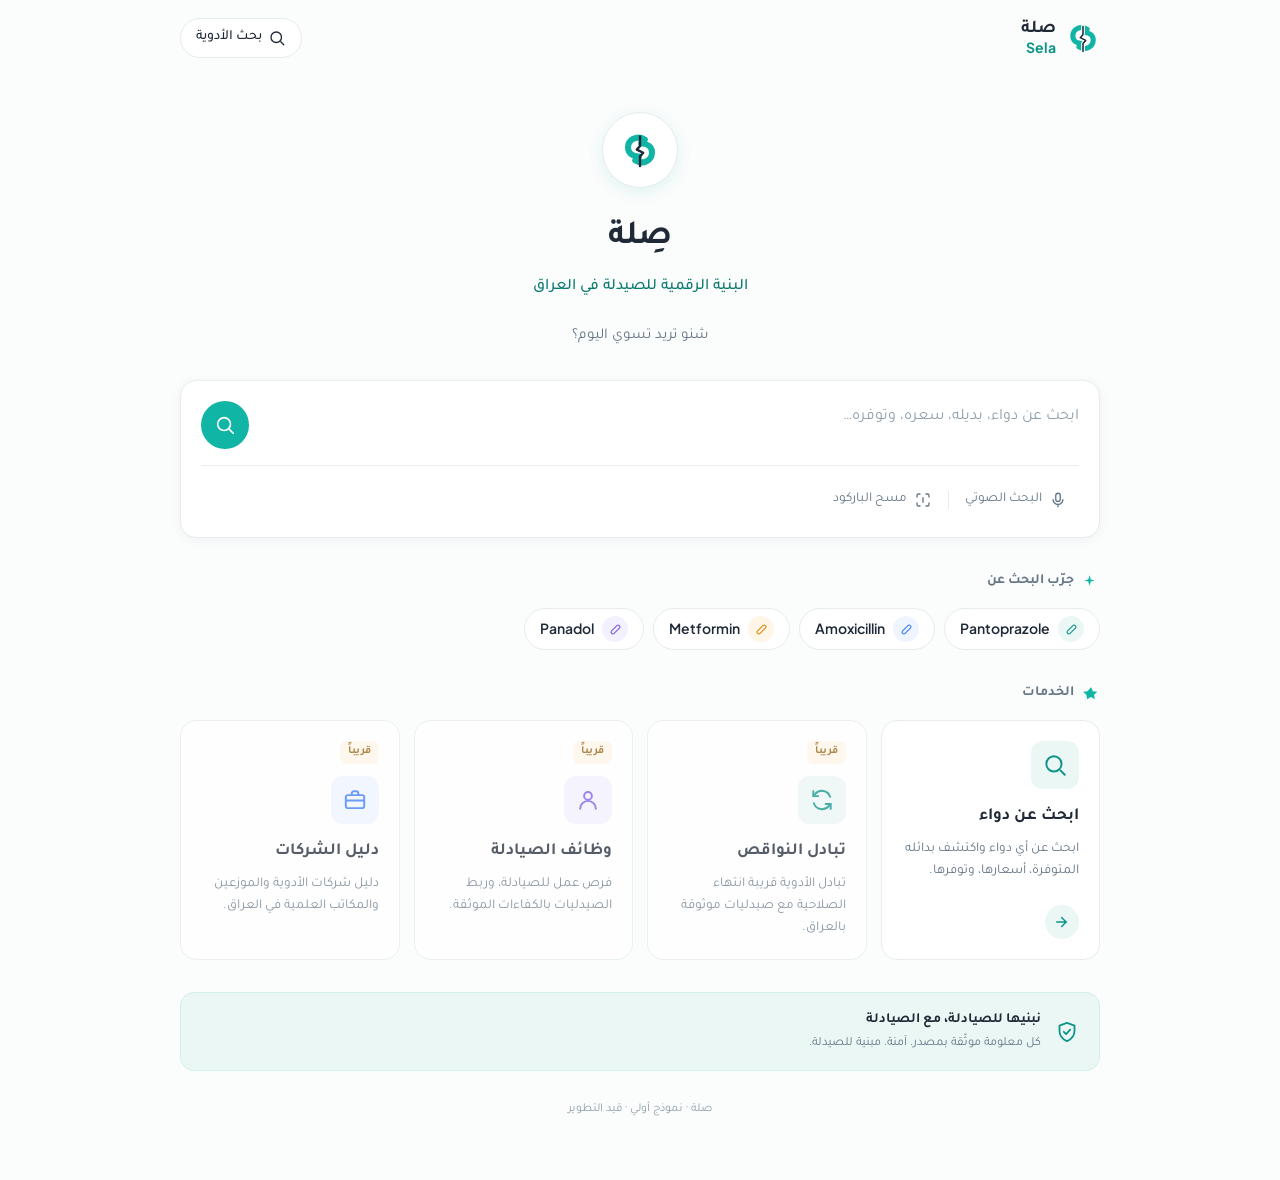
==== commit d246326c: "Add files via upload" ====
--- a/index.html
+++ b/index.html
@@ -150,14 +150,14 @@
           </div>
           <div class="composer__divider"></div>
           <div class="composer__toolbar">
-            <span class="tool-btn" role="presentation">
+            <span class="tool-btn">
               <svg class="icon" viewBox="0 0 24 24" fill="none" stroke="currentColor" stroke-width="1.8" stroke-linecap="round"><rect x="9" y="3" width="6" height="11" rx="3"/><path d="M5.5 11.5a6.5 6.5 0 0 0 13 0M12 18v3"/></svg>
-              الصوت <span class="soon">قريباً</span>
+              البحث الصوتي
             </span>
             <span class="composer__sep"></span>
-            <span class="tool-btn" role="presentation">
+            <span class="tool-btn">
               <svg class="icon" viewBox="0 0 24 24" fill="none" stroke="currentColor" stroke-width="1.8" stroke-linecap="round"><path d="M4 8V6a2 2 0 0 1 2-2h2M16 4h2a2 2 0 0 1 2 2v2M20 16v2a2 2 0 0 1-2 2h-2M8 20H6a2 2 0 0 1-2-2v-2"/><path d="M12 9v6"/></svg>
-              مسح الباركود <span class="soon">قريباً</span>
+              مسح الباركود
             </span>
           </div>
         </a>
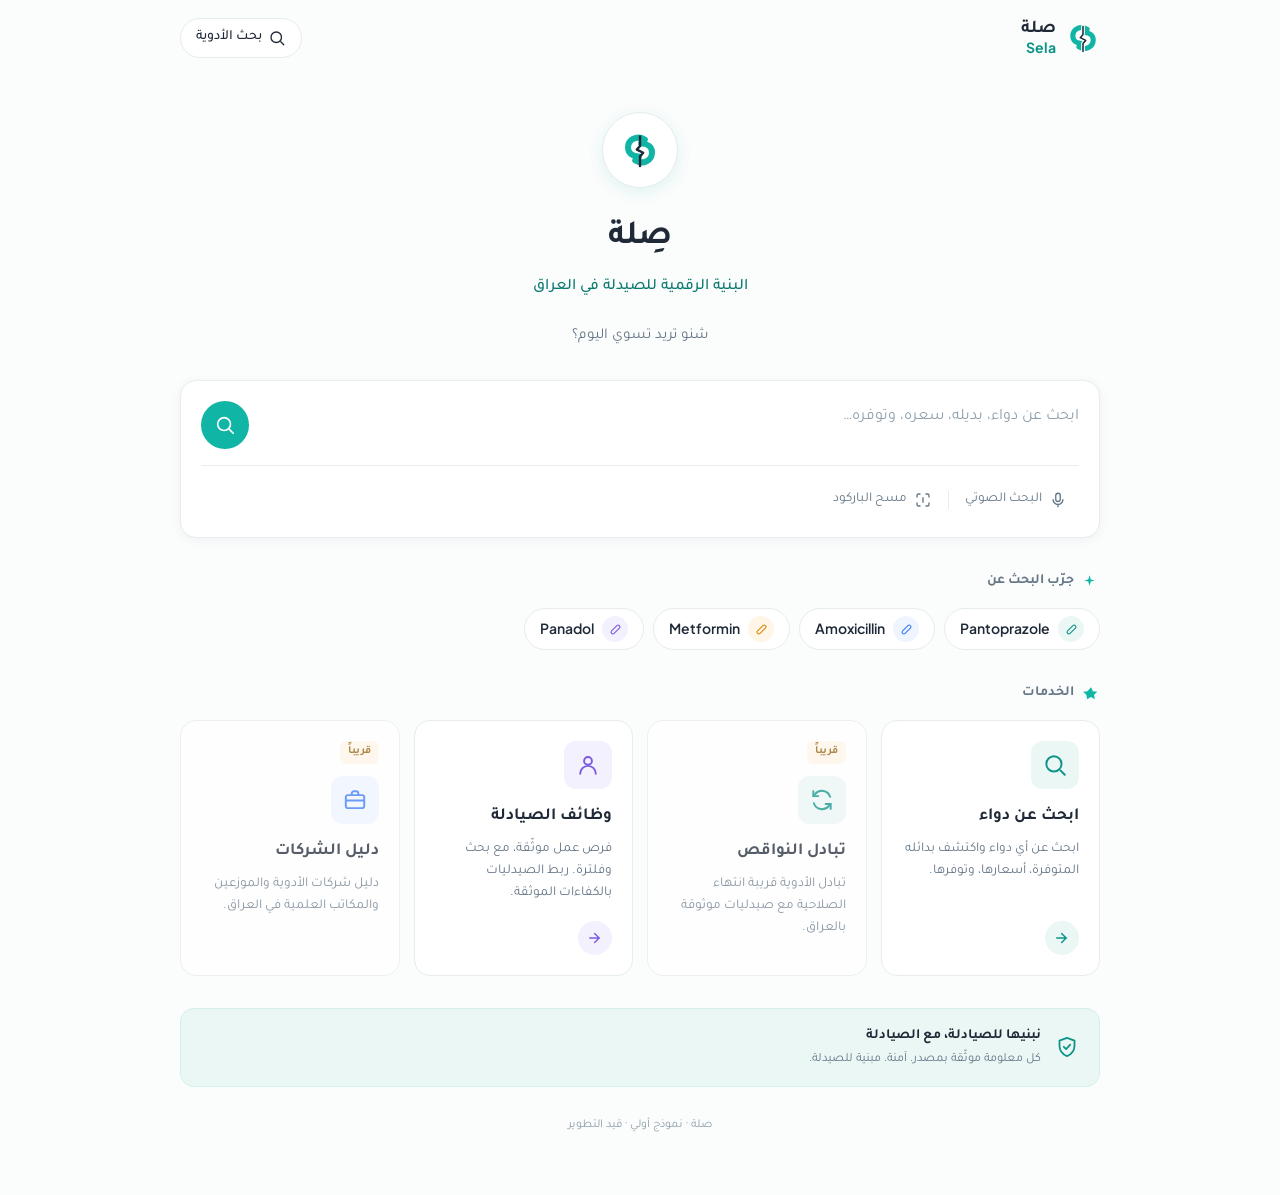
==== commit ce152790: "Add files via upload" ====
--- a/index.html
+++ b/index.html
@@ -206,12 +206,12 @@
             <h3 class="card__title">تبادل النواقص</h3>
             <p class="card__desc">تبادل الأدوية قريبة انتهاء الصلاحية مع صيدليات موثوقة بالعراق.</p>
           </div>
-          <div class="card card--soon">
-            <span class="card__badge">قريباً</span>
+          <a class="card" href="jobs.html">
             <span class="card__icon ci-violet"><svg class="icon" viewBox="0 0 24 24" fill="none" stroke="currentColor" stroke-width="1.8"><circle cx="12" cy="8.2" r="3.6"/><path d="M4.8 20a7.2 7.2 0 0 1 14.4 0" stroke-linecap="round"/></svg></span>
             <h3 class="card__title">وظائف الصيادلة</h3>
-            <p class="card__desc">فرص عمل للصيادلة، وربط الصيدليات بالكفاءات الموثقة.</p>
-          </div>
+            <p class="card__desc">فرص عمل موثّقة، مع بحث وفلترة. ربط الصيدليات بالكفاءات الموثقة.</p>
+            <span class="card__cta" style="background:var(--violet-50);color:var(--violet-500)"><svg class="icon" viewBox="0 0 24 24" fill="none" stroke="currentColor" stroke-width="1.9" stroke-linecap="round" stroke-linejoin="round"><path d="M19 12H6m6.5 6-6-6 6-6" transform="scale(-1 1) translate(-24 0)"/></svg></span>
+          </a>
           <div class="card card--soon">
             <span class="card__badge">قريباً</span>
             <span class="card__icon ci-blue"><svg class="icon" viewBox="0 0 24 24" fill="none" stroke="currentColor" stroke-width="1.8"><rect x="3.5" y="7.5" width="17" height="12" rx="2"/><path d="M9 7.5V6a2 2 0 0 1 2-2h2a2 2 0 0 1 2 2v1.5M3.5 12.5h17"/></svg></span>
